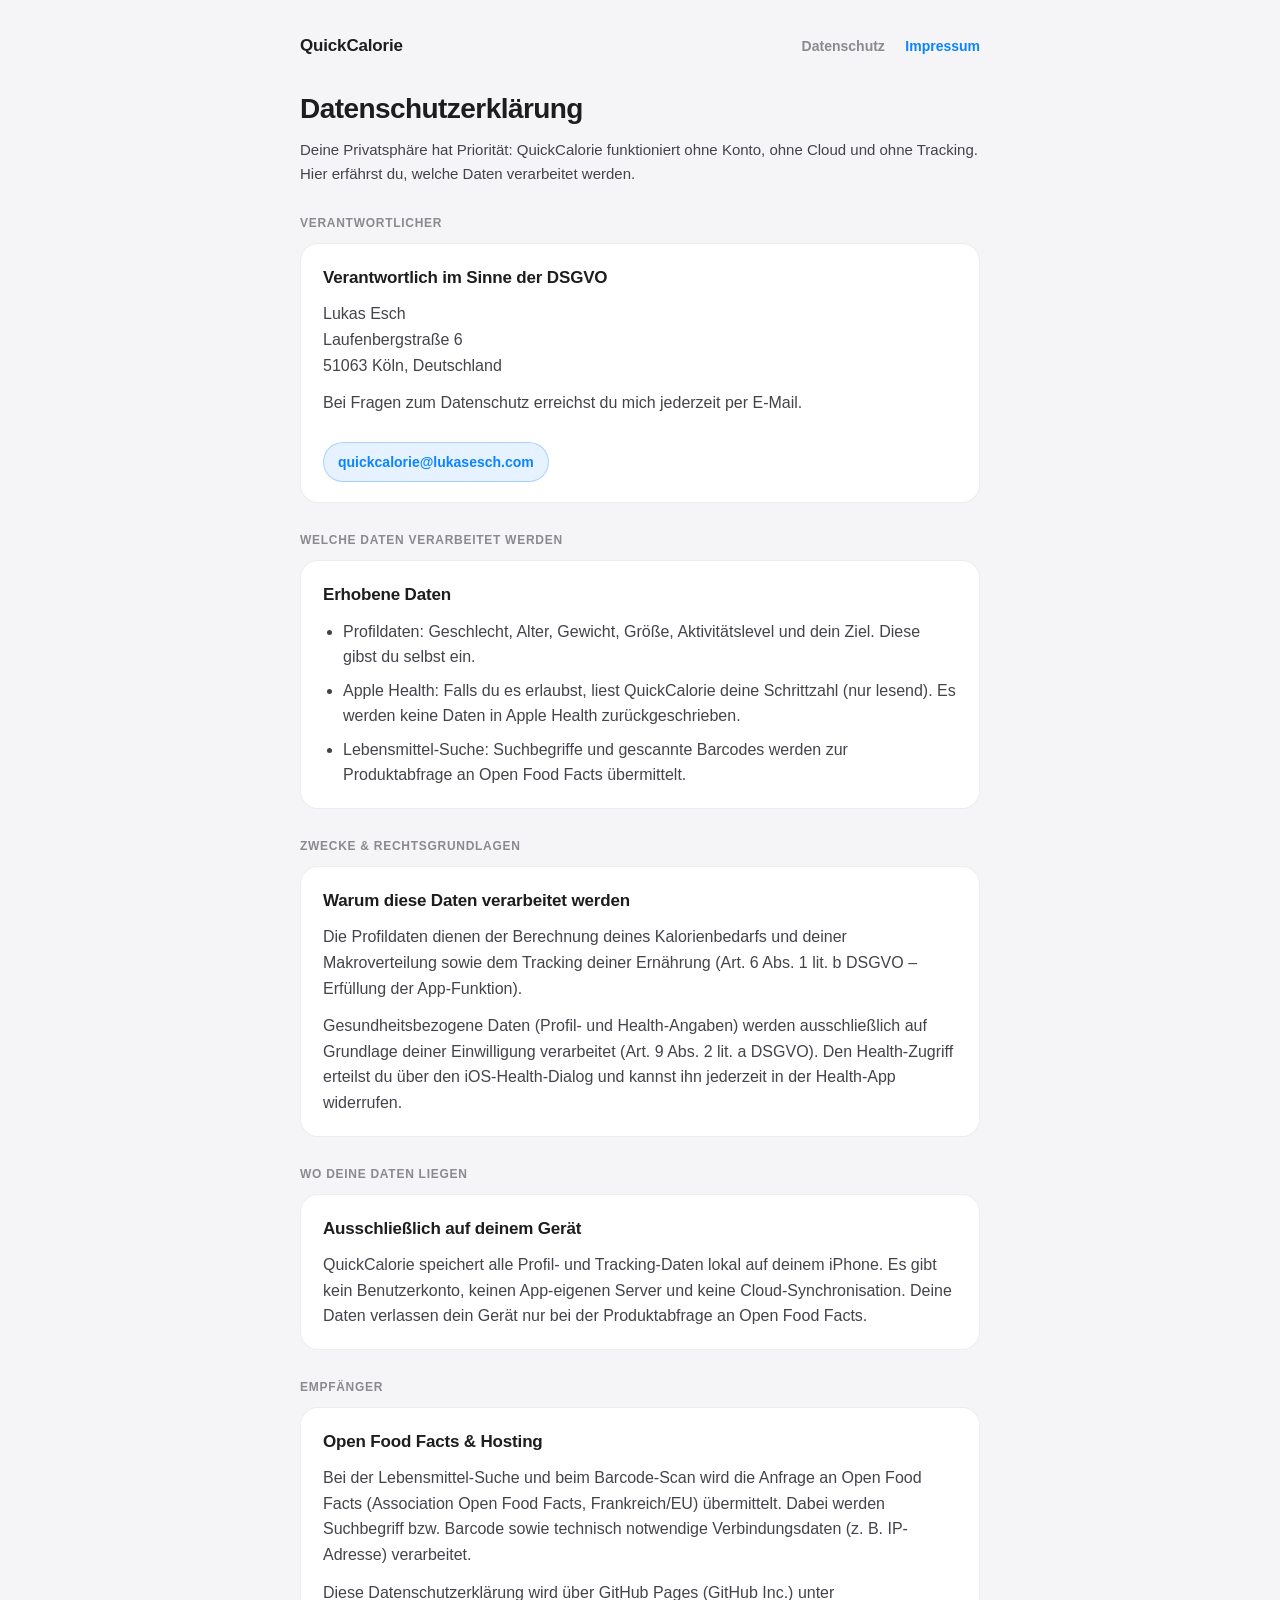
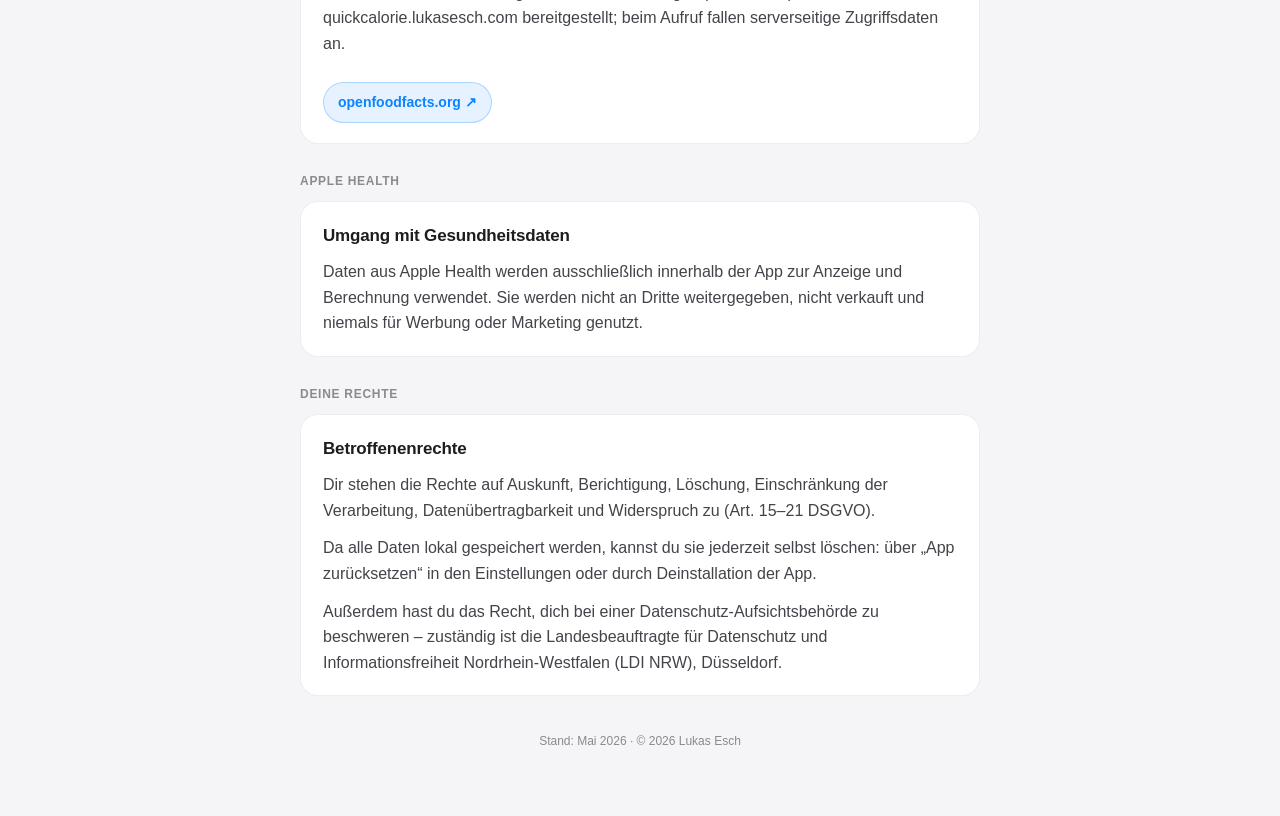
==== legal/index.html @ 311956dd "Move pages to /legal path, force light mode, add root redirect" ====
<!DOCTYPE html>
<html lang="de">
<head>
    <meta charset="utf-8">
    <meta name="viewport" content="width=device-width, initial-scale=1">
    <meta name="color-scheme" content="light">
    <meta name="robots" content="all">
    <title>Datenschutz – QuickCalorie</title>
    <link rel="stylesheet" href="style.css">
</head>
<body>
    <div class="wrap">
        <header class="top">
            <span class="brand">QuickCalorie</span>
            <nav>
                <a class="active" href="index.html">Datenschutz</a>
                <a href="impressum.html">Impressum</a>
            </nav>
        </header>

        <h1>Datenschutzerklärung</h1>
        <p class="intro">Deine Privatsphäre hat Priorität: QuickCalorie funktioniert ohne Konto, ohne Cloud und ohne Tracking. Hier erfährst du, welche Daten verarbeitet werden.</p>

        <div class="eyebrow">Verantwortlicher</div>
        <div class="card">
            <h2>Verantwortlich im Sinne der DSGVO</h2>
            <p>Lukas Esch<br>Laufenbergstraße 6<br>51063 Köln, Deutschland</p>
            <p>Bei Fragen zum Datenschutz erreichst du mich jederzeit per E-Mail.</p>
            <a class="chip" href="mailto:quickcalorie@lukasesch.com">quickcalorie@lukasesch.com</a>
        </div>

        <div class="eyebrow">Welche Daten verarbeitet werden</div>
        <div class="card">
            <h2>Erhobene Daten</h2>
            <ul>
                <li>Profildaten: Geschlecht, Alter, Gewicht, Größe, Aktivitätslevel und dein Ziel. Diese gibst du selbst ein.</li>
                <li>Apple Health: Falls du es erlaubst, liest QuickCalorie deine Schrittzahl (nur lesend). Es werden keine Daten in Apple Health zurückgeschrieben.</li>
                <li>Lebensmittel-Suche: Suchbegriffe und gescannte Barcodes werden zur Produktabfrage an Open Food Facts übermittelt.</li>
            </ul>
        </div>

        <div class="eyebrow">Zwecke &amp; Rechtsgrundlagen</div>
        <div class="card">
            <h2>Warum diese Daten verarbeitet werden</h2>
            <p>Die Profildaten dienen der Berechnung deines Kalorienbedarfs und deiner Makroverteilung sowie dem Tracking deiner Ernährung (Art. 6 Abs. 1 lit. b DSGVO – Erfüllung der App-Funktion).</p>
            <p>Gesundheitsbezogene Daten (Profil- und Health-Angaben) werden ausschließlich auf Grundlage deiner Einwilligung verarbeitet (Art. 9 Abs. 2 lit. a DSGVO). Den Health-Zugriff erteilst du über den iOS-Health-Dialog und kannst ihn jederzeit in der Health-App widerrufen.</p>
        </div>

        <div class="eyebrow">Wo deine Daten liegen</div>
        <div class="card">
            <h2>Ausschließlich auf deinem Gerät</h2>
            <p>QuickCalorie speichert alle Profil- und Tracking-Daten lokal auf deinem iPhone. Es gibt kein Benutzerkonto, keinen App-eigenen Server und keine Cloud-Synchronisation. Deine Daten verlassen dein Gerät nur bei der Produktabfrage an Open Food Facts.</p>
        </div>

        <div class="eyebrow">Empfänger</div>
        <div class="card">
            <h2>Open Food Facts &amp; Hosting</h2>
            <p>Bei der Lebensmittel-Suche und beim Barcode-Scan wird die Anfrage an Open Food Facts (Association Open Food Facts, Frankreich/EU) übermittelt. Dabei werden Suchbegriff bzw. Barcode sowie technisch notwendige Verbindungsdaten (z. B. IP-Adresse) verarbeitet.</p>
            <p>Diese Datenschutzerklärung wird über GitHub Pages (GitHub Inc.) unter quickcalorie.lukasesch.com bereitgestellt; beim Aufruf fallen serverseitige Zugriffsdaten an.</p>
            <a class="chip" href="https://de.openfoodfacts.org" target="_blank" rel="noopener">openfoodfacts.org ↗</a>
        </div>

        <div class="eyebrow">Apple Health</div>
        <div class="card">
            <h2>Umgang mit Gesundheitsdaten</h2>
            <p>Daten aus Apple Health werden ausschließlich innerhalb der App zur Anzeige und Berechnung verwendet. Sie werden nicht an Dritte weitergegeben, nicht verkauft und niemals für Werbung oder Marketing genutzt.</p>
        </div>

        <div class="eyebrow">Deine Rechte</div>
        <div class="card">
            <h2>Betroffenenrechte</h2>
            <p>Dir stehen die Rechte auf Auskunft, Berichtigung, Löschung, Einschränkung der Verarbeitung, Datenübertragbarkeit und Widerspruch zu (Art. 15–21 DSGVO).</p>
            <p>Da alle Daten lokal gespeichert werden, kannst du sie jederzeit selbst löschen: über „App zurücksetzen“ in den Einstellungen oder durch Deinstallation der App.</p>
            <p>Außerdem hast du das Recht, dich bei einer Datenschutz-Aufsichtsbehörde zu beschweren – zuständig ist die Landesbeauftragte für Datenschutz und Informationsfreiheit Nordrhein-Westfalen (LDI NRW), Düsseldorf.</p>
        </div>

        <footer class="foot">Stand: Mai 2026 · © 2026 Lukas Esch</footer>
    </div>
</body>
</html>
---- legal/style.css ----
:root {
    color-scheme: light;
    --bg: #f5f5f7;
    --card: #ffffff;
    --fg: #1d1d1f;
    --fg2: #43434a;
    --fg3: #8a8a8f;
    --blue: #0a84ff;
    --border: rgba(0, 0, 0, 0.07);
}

* { box-sizing: border-box; }

html { -webkit-text-size-adjust: 100%; }

body {
    margin: 0;
    background: var(--bg);
    color: var(--fg);
    font-family: -apple-system, BlinkMacSystemFont, "SF Pro Text", "Helvetica Neue", Arial, sans-serif;
    font-size: 16px;
    line-height: 1.6;
    -webkit-font-smoothing: antialiased;
}

.wrap {
    max-width: 720px;
    margin: 0 auto;
    padding: 32px 20px 64px;
}

header.top {
    display: flex;
    align-items: center;
    justify-content: space-between;
    gap: 16px;
    margin-bottom: 28px;
    flex-wrap: wrap;
}

header.top .brand {
    font-size: 17px;
    font-weight: 700;
    letter-spacing: -0.01em;
}

header.top nav a {
    font-size: 14px;
    font-weight: 600;
    color: var(--blue);
    text-decoration: none;
    margin-left: 16px;
}

header.top nav a.active { color: var(--fg3); pointer-events: none; }

h1 {
    font-size: 28px;
    font-weight: 800;
    letter-spacing: -0.02em;
    margin: 0 0 6px;
}

.intro {
    color: var(--fg2);
    font-size: 15px;
    margin: 0 0 28px;
}

.eyebrow {
    font-size: 12px;
    font-weight: 700;
    letter-spacing: 0.06em;
    color: var(--fg3);
    text-transform: uppercase;
    margin: 28px 0 10px;
}

.card {
    background: var(--card);
    border: 0.5px solid var(--border);
    border-radius: 18px;
    padding: 20px 22px;
    margin-bottom: 14px;
}

.card h2 {
    font-size: 17px;
    font-weight: 700;
    margin: 0 0 10px;
    letter-spacing: -0.01em;
}

.card p { margin: 0 0 12px; color: var(--fg2); }
.card p:last-child { margin-bottom: 0; }

.card ul { margin: 0; padding-left: 20px; color: var(--fg2); }
.card li { margin-bottom: 8px; }
.card li:last-child { margin-bottom: 0; }

.chip {
    display: inline-flex;
    align-items: center;
    gap: 6px;
    margin-top: 14px;
    padding: 8px 14px;
    border-radius: 999px;
    background: rgba(10, 132, 255, 0.10);
    border: 0.5px solid rgba(10, 132, 255, 0.28);
    color: var(--blue);
    font-size: 14px;
    font-weight: 700;
    text-decoration: none;
}

a { color: var(--blue); }

footer.foot {
    margin-top: 36px;
    text-align: center;
    color: var(--fg3);
    font-size: 12px;
}
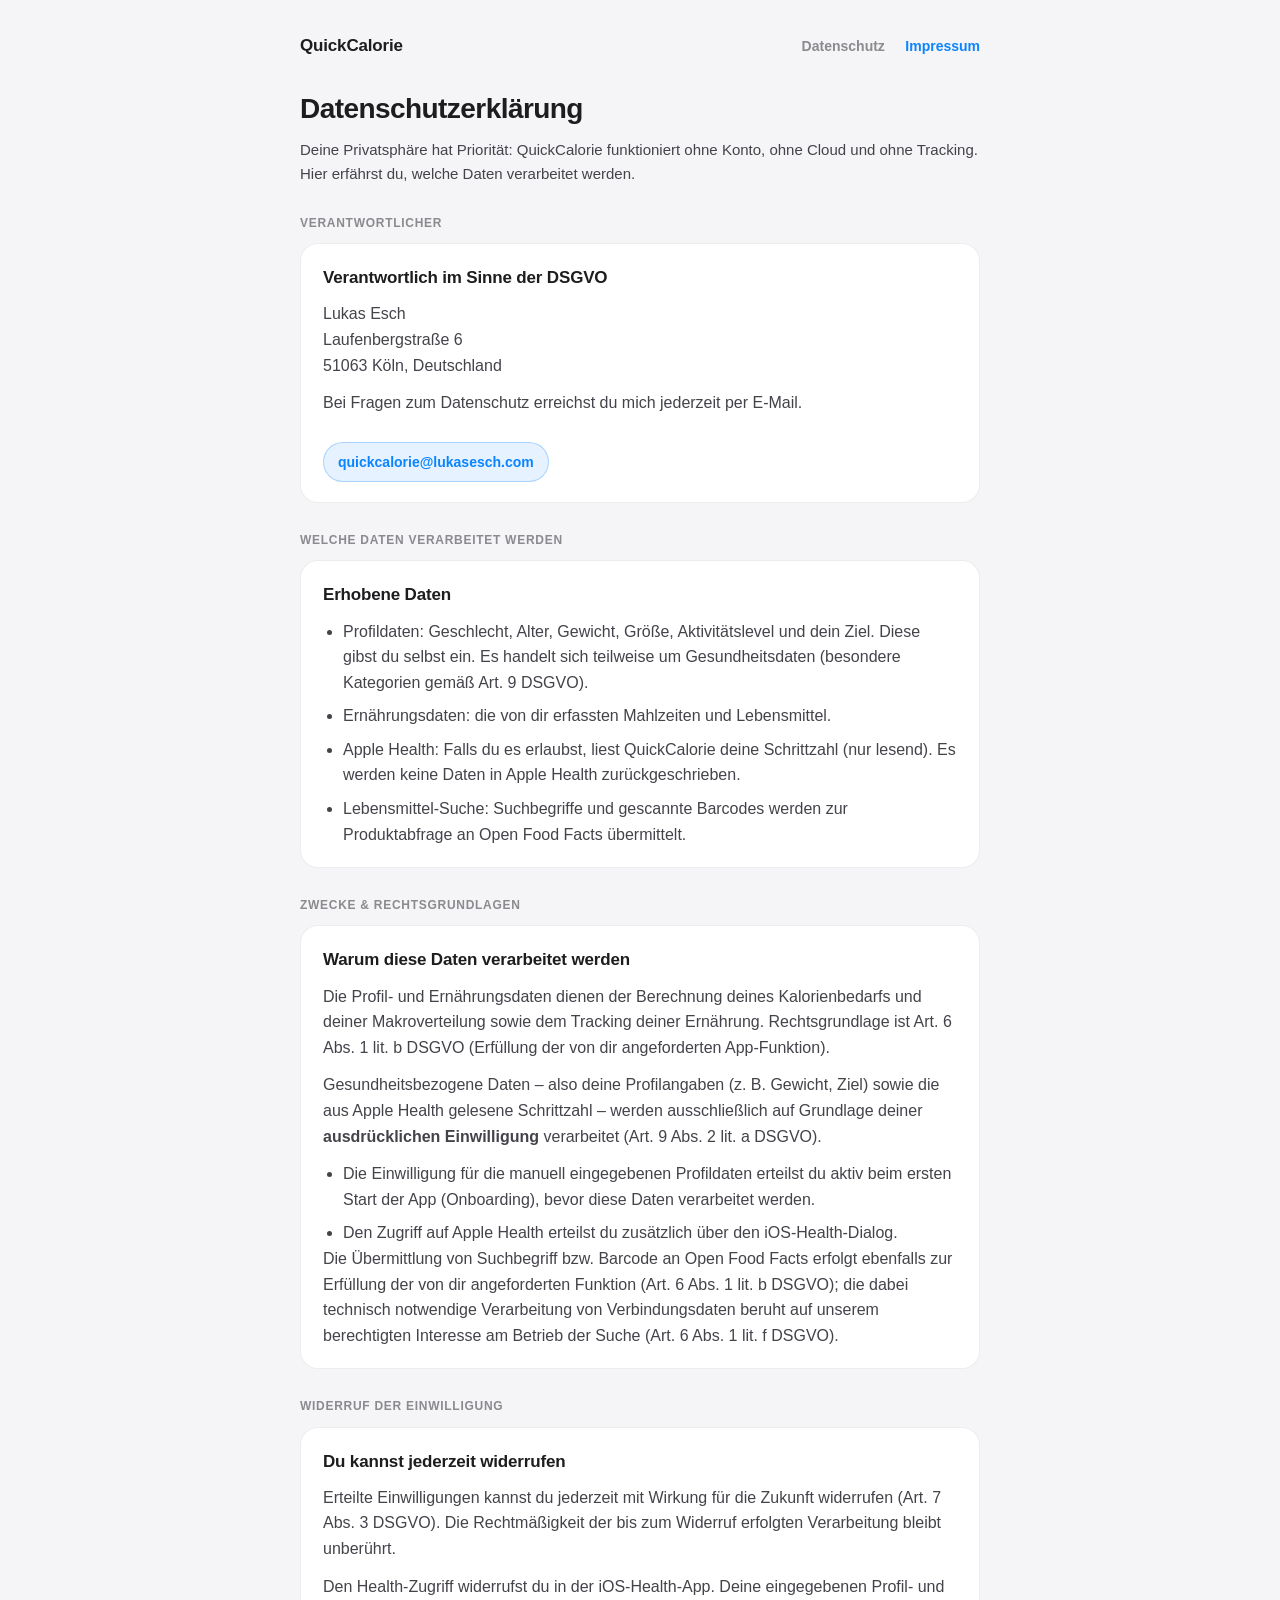
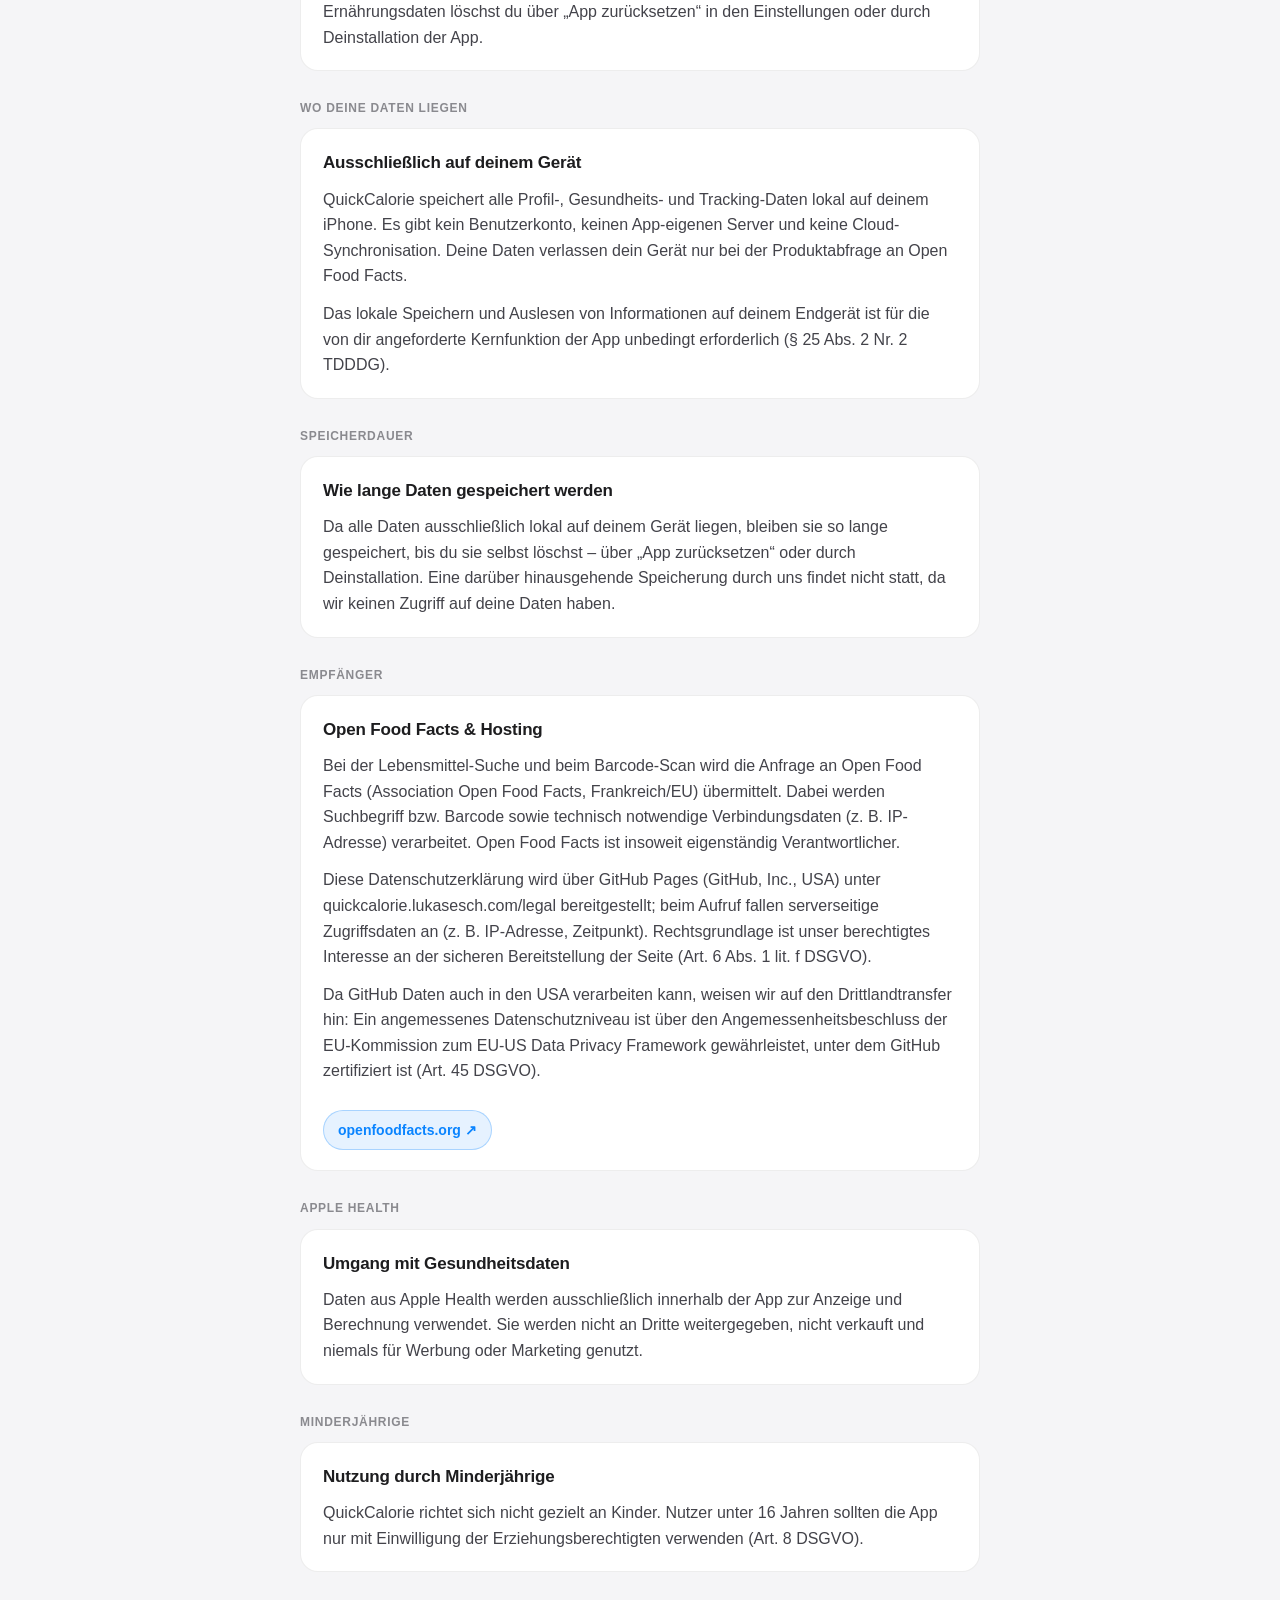
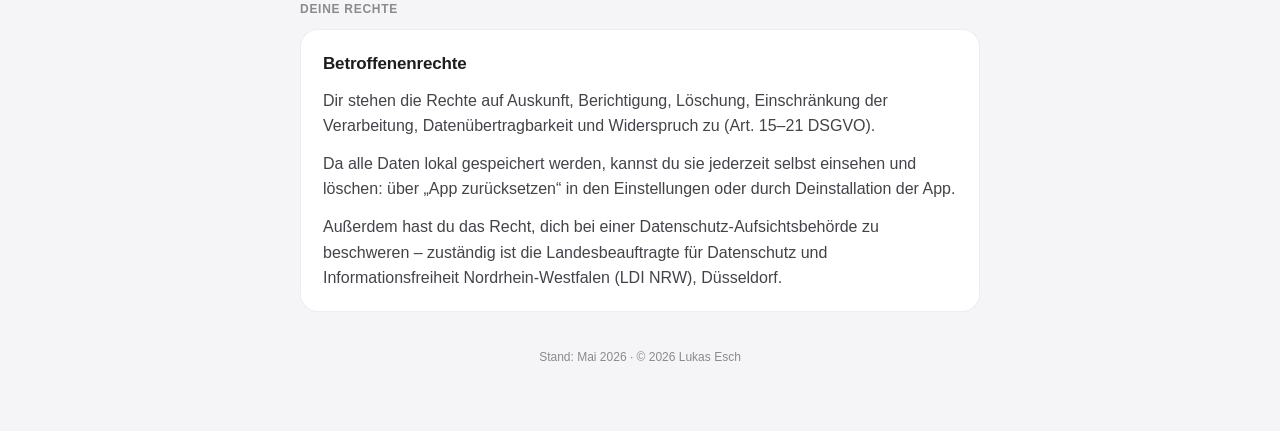
==== commit 31422be1: "Expand Datenschutz/Impressum with full DSGVO/TDDDG content" ====
--- a/legal/index.html
+++ b/legal/index.html
@@ -33,7 +33,8 @@
         <div class="card">
             <h2>Erhobene Daten</h2>
             <ul>
-                <li>Profildaten: Geschlecht, Alter, Gewicht, Größe, Aktivitätslevel und dein Ziel. Diese gibst du selbst ein.</li>
+                <li>Profildaten: Geschlecht, Alter, Gewicht, Größe, Aktivitätslevel und dein Ziel. Diese gibst du selbst ein. Es handelt sich teilweise um Gesundheitsdaten (besondere Kategorien gemäß Art. 9 DSGVO).</li>
+                <li>Ernährungsdaten: die von dir erfassten Mahlzeiten und Lebensmittel.</li>
                 <li>Apple Health: Falls du es erlaubst, liest QuickCalorie deine Schrittzahl (nur lesend). Es werden keine Daten in Apple Health zurückgeschrieben.</li>
                 <li>Lebensmittel-Suche: Suchbegriffe und gescannte Barcodes werden zur Produktabfrage an Open Food Facts übermittelt.</li>
             </ul>
@@ -42,21 +43,41 @@
         <div class="eyebrow">Zwecke &amp; Rechtsgrundlagen</div>
         <div class="card">
             <h2>Warum diese Daten verarbeitet werden</h2>
-            <p>Die Profildaten dienen der Berechnung deines Kalorienbedarfs und deiner Makroverteilung sowie dem Tracking deiner Ernährung (Art. 6 Abs. 1 lit. b DSGVO – Erfüllung der App-Funktion).</p>
-            <p>Gesundheitsbezogene Daten (Profil- und Health-Angaben) werden ausschließlich auf Grundlage deiner Einwilligung verarbeitet (Art. 9 Abs. 2 lit. a DSGVO). Den Health-Zugriff erteilst du über den iOS-Health-Dialog und kannst ihn jederzeit in der Health-App widerrufen.</p>
+            <p>Die Profil- und Ernährungsdaten dienen der Berechnung deines Kalorienbedarfs und deiner Makroverteilung sowie dem Tracking deiner Ernährung. Rechtsgrundlage ist Art. 6 Abs. 1 lit. b DSGVO (Erfüllung der von dir angeforderten App-Funktion).</p>
+            <p>Gesundheitsbezogene Daten – also deine Profilangaben (z. B. Gewicht, Ziel) sowie die aus Apple Health gelesene Schrittzahl – werden ausschließlich auf Grundlage deiner <strong>ausdrücklichen Einwilligung</strong> verarbeitet (Art. 9 Abs. 2 lit. a DSGVO).</p>
+            <ul>
+                <li>Die Einwilligung für die manuell eingegebenen Profildaten erteilst du aktiv beim ersten Start der App (Onboarding), bevor diese Daten verarbeitet werden.</li>
+                <li>Den Zugriff auf Apple Health erteilst du zusätzlich über den iOS-Health-Dialog.</li>
+            </ul>
+            <p>Die Übermittlung von Suchbegriff bzw. Barcode an Open Food Facts erfolgt ebenfalls zur Erfüllung der von dir angeforderten Funktion (Art. 6 Abs. 1 lit. b DSGVO); die dabei technisch notwendige Verarbeitung von Verbindungsdaten beruht auf unserem berechtigten Interesse am Betrieb der Suche (Art. 6 Abs. 1 lit. f DSGVO).</p>
+        </div>
+
+        <div class="eyebrow">Widerruf der Einwilligung</div>
+        <div class="card">
+            <h2>Du kannst jederzeit widerrufen</h2>
+            <p>Erteilte Einwilligungen kannst du jederzeit mit Wirkung für die Zukunft widerrufen (Art. 7 Abs. 3 DSGVO). Die Rechtmäßigkeit der bis zum Widerruf erfolgten Verarbeitung bleibt unberührt.</p>
+            <p>Den Health-Zugriff widerrufst du in der iOS-Health-App. Deine eingegebenen Profil- und Ernährungsdaten löschst du über „App zurücksetzen“ in den Einstellungen oder durch Deinstallation der App.</p>
         </div>
 
         <div class="eyebrow">Wo deine Daten liegen</div>
         <div class="card">
             <h2>Ausschließlich auf deinem Gerät</h2>
-            <p>QuickCalorie speichert alle Profil- und Tracking-Daten lokal auf deinem iPhone. Es gibt kein Benutzerkonto, keinen App-eigenen Server und keine Cloud-Synchronisation. Deine Daten verlassen dein Gerät nur bei der Produktabfrage an Open Food Facts.</p>
+            <p>QuickCalorie speichert alle Profil-, Gesundheits- und Tracking-Daten lokal auf deinem iPhone. Es gibt kein Benutzerkonto, keinen App-eigenen Server und keine Cloud-Synchronisation. Deine Daten verlassen dein Gerät nur bei der Produktabfrage an Open Food Facts.</p>
+            <p>Das lokale Speichern und Auslesen von Informationen auf deinem Endgerät ist für die von dir angeforderte Kernfunktion der App unbedingt erforderlich (§ 25 Abs. 2 Nr. 2 TDDDG).</p>
+        </div>
+
+        <div class="eyebrow">Speicherdauer</div>
+        <div class="card">
+            <h2>Wie lange Daten gespeichert werden</h2>
+            <p>Da alle Daten ausschließlich lokal auf deinem Gerät liegen, bleiben sie so lange gespeichert, bis du sie selbst löschst – über „App zurücksetzen“ oder durch Deinstallation. Eine darüber hinausgehende Speicherung durch uns findet nicht statt, da wir keinen Zugriff auf deine Daten haben.</p>
         </div>
 
         <div class="eyebrow">Empfänger</div>
         <div class="card">
             <h2>Open Food Facts &amp; Hosting</h2>
-            <p>Bei der Lebensmittel-Suche und beim Barcode-Scan wird die Anfrage an Open Food Facts (Association Open Food Facts, Frankreich/EU) übermittelt. Dabei werden Suchbegriff bzw. Barcode sowie technisch notwendige Verbindungsdaten (z. B. IP-Adresse) verarbeitet.</p>
-            <p>Diese Datenschutzerklärung wird über GitHub Pages (GitHub Inc.) unter quickcalorie.lukasesch.com bereitgestellt; beim Aufruf fallen serverseitige Zugriffsdaten an.</p>
+            <p>Bei der Lebensmittel-Suche und beim Barcode-Scan wird die Anfrage an Open Food Facts (Association Open Food Facts, Frankreich/EU) übermittelt. Dabei werden Suchbegriff bzw. Barcode sowie technisch notwendige Verbindungsdaten (z. B. IP-Adresse) verarbeitet. Open Food Facts ist insoweit eigenständig Verantwortlicher.</p>
+            <p>Diese Datenschutzerklärung wird über GitHub Pages (GitHub, Inc., USA) unter quickcalorie.lukasesch.com/legal bereitgestellt; beim Aufruf fallen serverseitige Zugriffsdaten an (z. B. IP-Adresse, Zeitpunkt). Rechtsgrundlage ist unser berechtigtes Interesse an der sicheren Bereitstellung der Seite (Art. 6 Abs. 1 lit. f DSGVO).</p>
+            <p>Da GitHub Daten auch in den USA verarbeiten kann, weisen wir auf den Drittlandtransfer hin: Ein angemessenes Datenschutzniveau ist über den Angemessenheitsbeschluss der EU-Kommission zum EU-US Data Privacy Framework gewährleistet, unter dem GitHub zertifiziert ist (Art. 45 DSGVO).</p>
             <a class="chip" href="https://de.openfoodfacts.org" target="_blank" rel="noopener">openfoodfacts.org ↗</a>
         </div>
 
@@ -66,11 +87,17 @@
             <p>Daten aus Apple Health werden ausschließlich innerhalb der App zur Anzeige und Berechnung verwendet. Sie werden nicht an Dritte weitergegeben, nicht verkauft und niemals für Werbung oder Marketing genutzt.</p>
         </div>
 
+        <div class="eyebrow">Minderjährige</div>
+        <div class="card">
+            <h2>Nutzung durch Minderjährige</h2>
+            <p>QuickCalorie richtet sich nicht gezielt an Kinder. Nutzer unter 16 Jahren sollten die App nur mit Einwilligung der Erziehungsberechtigten verwenden (Art. 8 DSGVO).</p>
+        </div>
+
         <div class="eyebrow">Deine Rechte</div>
         <div class="card">
             <h2>Betroffenenrechte</h2>
             <p>Dir stehen die Rechte auf Auskunft, Berichtigung, Löschung, Einschränkung der Verarbeitung, Datenübertragbarkeit und Widerspruch zu (Art. 15–21 DSGVO).</p>
-            <p>Da alle Daten lokal gespeichert werden, kannst du sie jederzeit selbst löschen: über „App zurücksetzen“ in den Einstellungen oder durch Deinstallation der App.</p>
+            <p>Da alle Daten lokal gespeichert werden, kannst du sie jederzeit selbst einsehen und löschen: über „App zurücksetzen“ in den Einstellungen oder durch Deinstallation der App.</p>
             <p>Außerdem hast du das Recht, dich bei einer Datenschutz-Aufsichtsbehörde zu beschweren – zuständig ist die Landesbeauftragte für Datenschutz und Informationsfreiheit Nordrhein-Westfalen (LDI NRW), Düsseldorf.</p>
         </div>
 
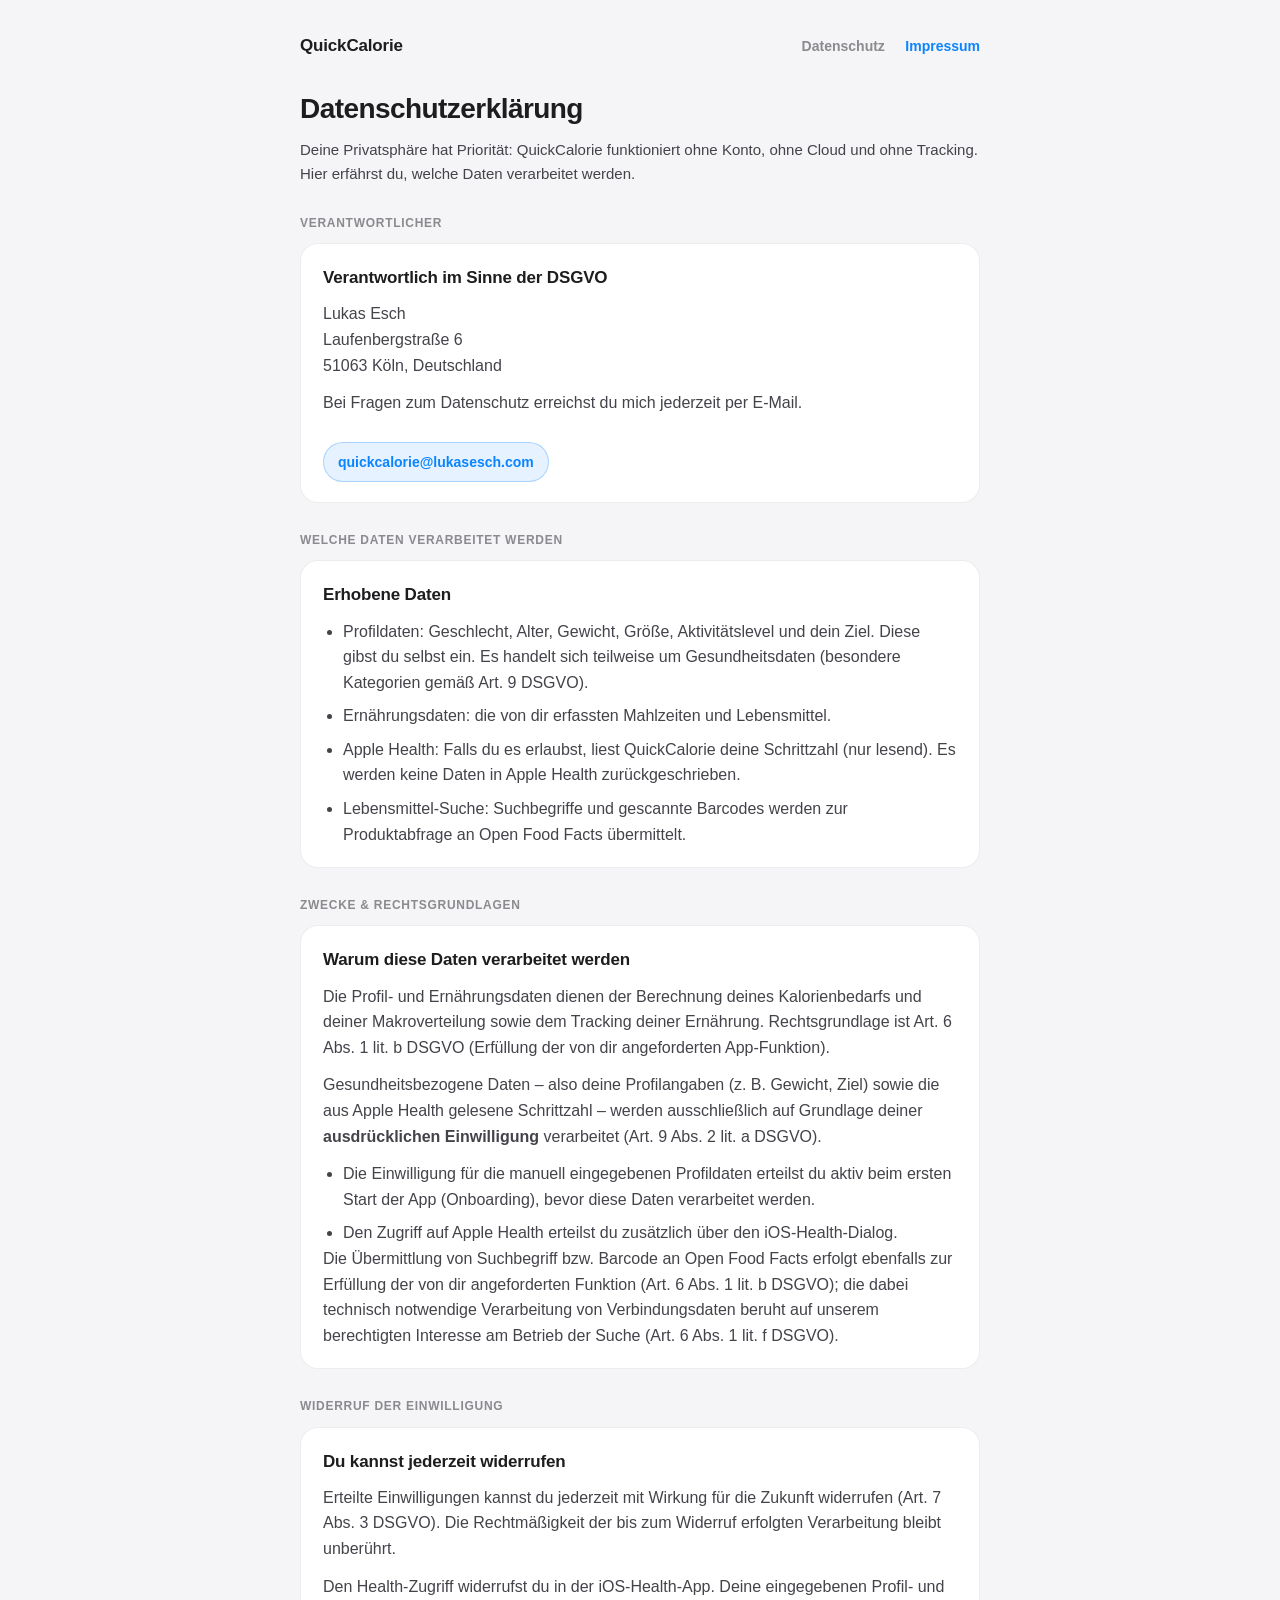
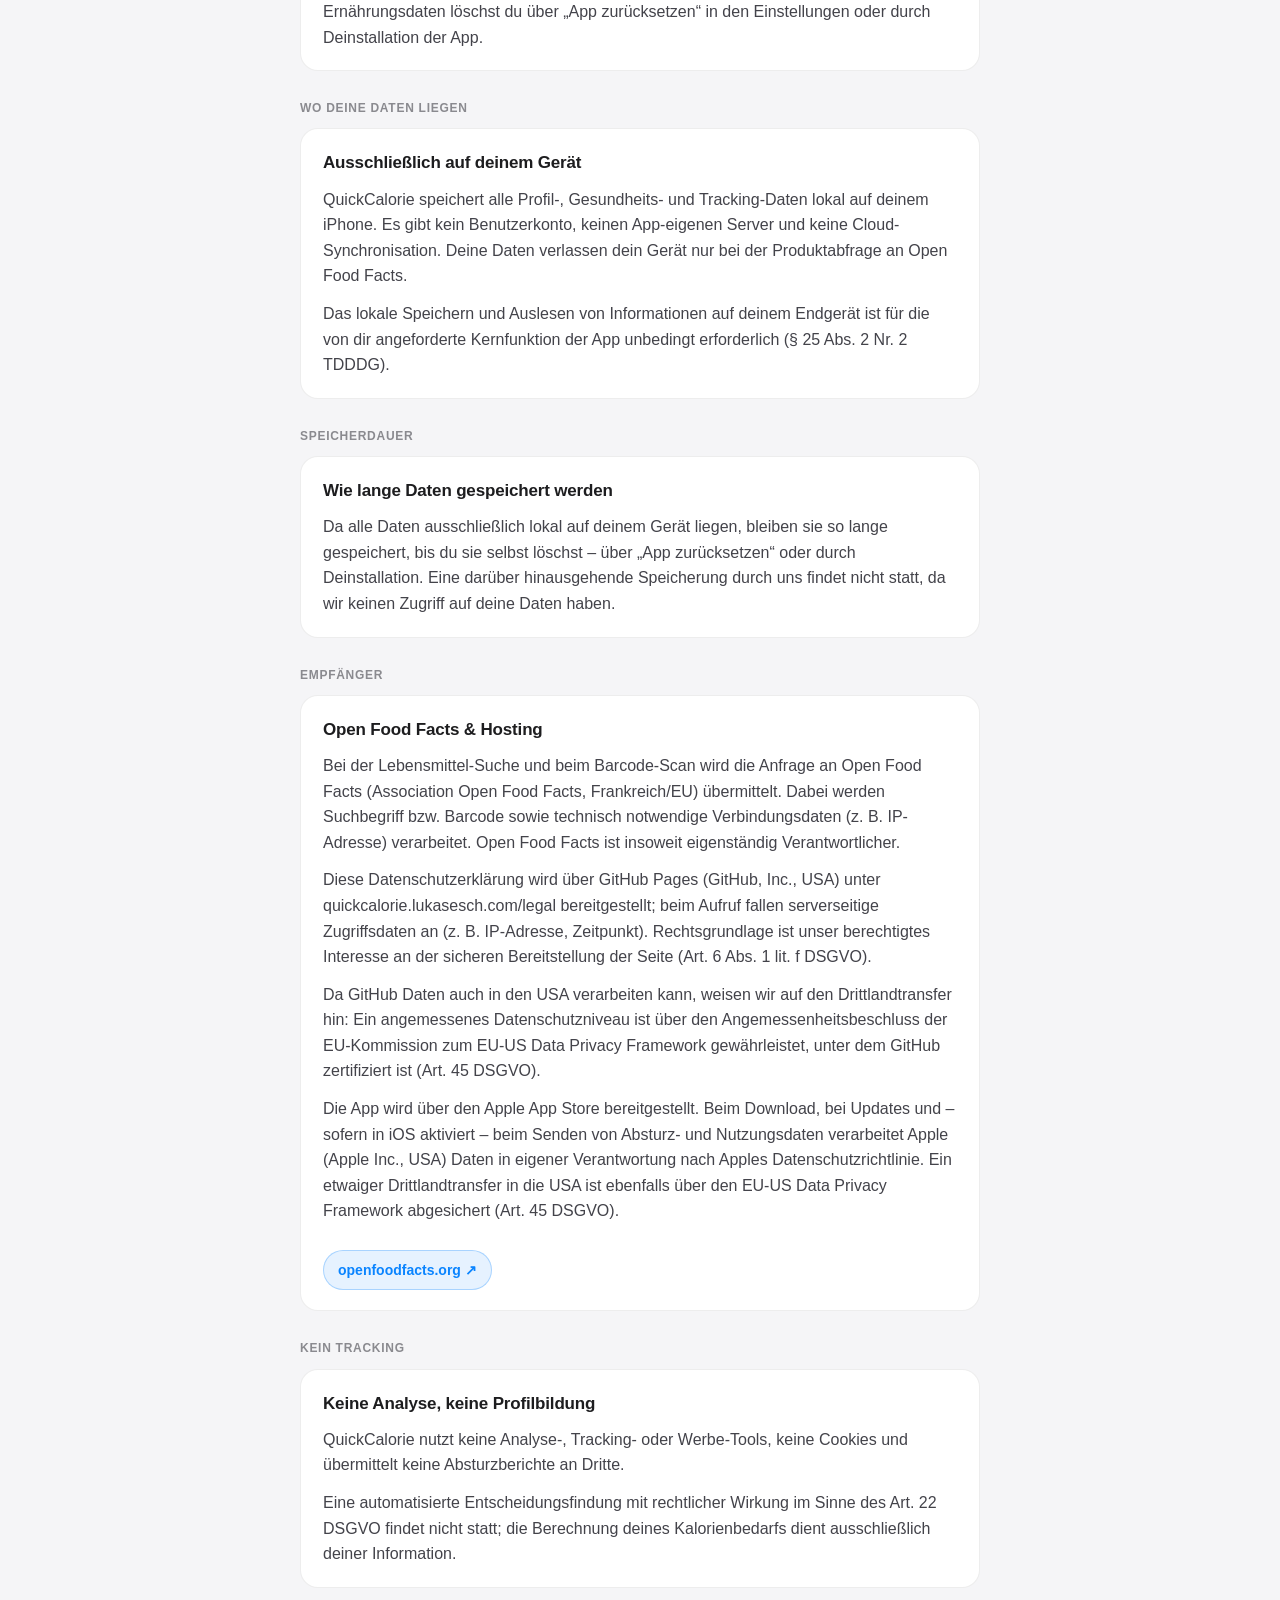
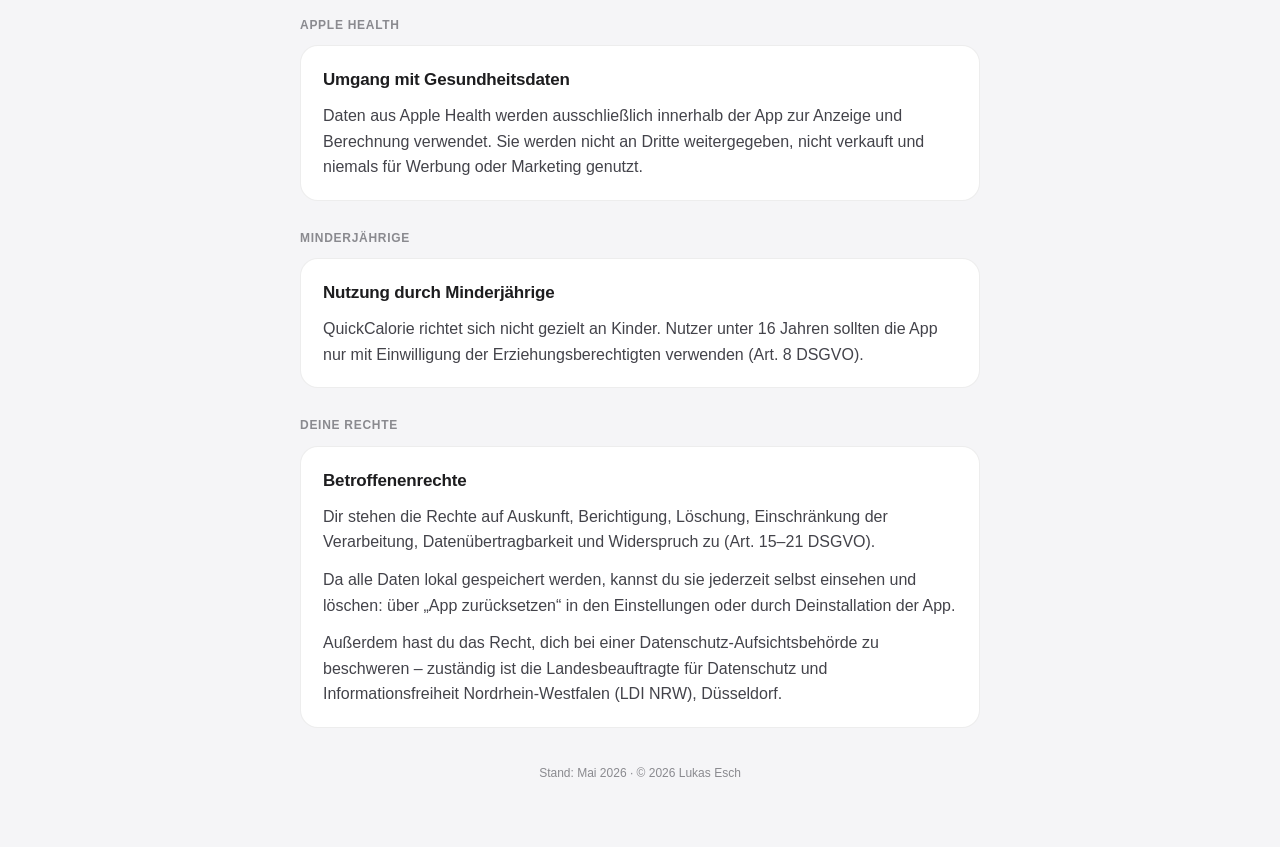
==== commit a424d010: "Add Apple recipient, no-tracking and Art. 22 notes to Datenschutz" ====
--- a/legal/index.html
+++ b/legal/index.html
@@ -78,7 +78,15 @@
             <p>Bei der Lebensmittel-Suche und beim Barcode-Scan wird die Anfrage an Open Food Facts (Association Open Food Facts, Frankreich/EU) übermittelt. Dabei werden Suchbegriff bzw. Barcode sowie technisch notwendige Verbindungsdaten (z. B. IP-Adresse) verarbeitet. Open Food Facts ist insoweit eigenständig Verantwortlicher.</p>
             <p>Diese Datenschutzerklärung wird über GitHub Pages (GitHub, Inc., USA) unter quickcalorie.lukasesch.com/legal bereitgestellt; beim Aufruf fallen serverseitige Zugriffsdaten an (z. B. IP-Adresse, Zeitpunkt). Rechtsgrundlage ist unser berechtigtes Interesse an der sicheren Bereitstellung der Seite (Art. 6 Abs. 1 lit. f DSGVO).</p>
             <p>Da GitHub Daten auch in den USA verarbeiten kann, weisen wir auf den Drittlandtransfer hin: Ein angemessenes Datenschutzniveau ist über den Angemessenheitsbeschluss der EU-Kommission zum EU-US Data Privacy Framework gewährleistet, unter dem GitHub zertifiziert ist (Art. 45 DSGVO).</p>
+            <p>Die App wird über den Apple App Store bereitgestellt. Beim Download, bei Updates und – sofern in iOS aktiviert – beim Senden von Absturz- und Nutzungsdaten verarbeitet Apple (Apple Inc., USA) Daten in eigener Verantwortung nach Apples Datenschutzrichtlinie. Ein etwaiger Drittlandtransfer in die USA ist ebenfalls über den EU-US Data Privacy Framework abgesichert (Art. 45 DSGVO).</p>
             <a class="chip" href="https://de.openfoodfacts.org" target="_blank" rel="noopener">openfoodfacts.org ↗</a>
+        </div>
+
+        <div class="eyebrow">Kein Tracking</div>
+        <div class="card">
+            <h2>Keine Analyse, keine Profilbildung</h2>
+            <p>QuickCalorie nutzt keine Analyse-, Tracking- oder Werbe-Tools, keine Cookies und übermittelt keine Absturzberichte an Dritte.</p>
+            <p>Eine automatisierte Entscheidungsfindung mit rechtlicher Wirkung im Sinne des Art. 22 DSGVO findet nicht statt; die Berechnung deines Kalorienbedarfs dient ausschließlich deiner Information.</p>
         </div>
 
         <div class="eyebrow">Apple Health</div>
